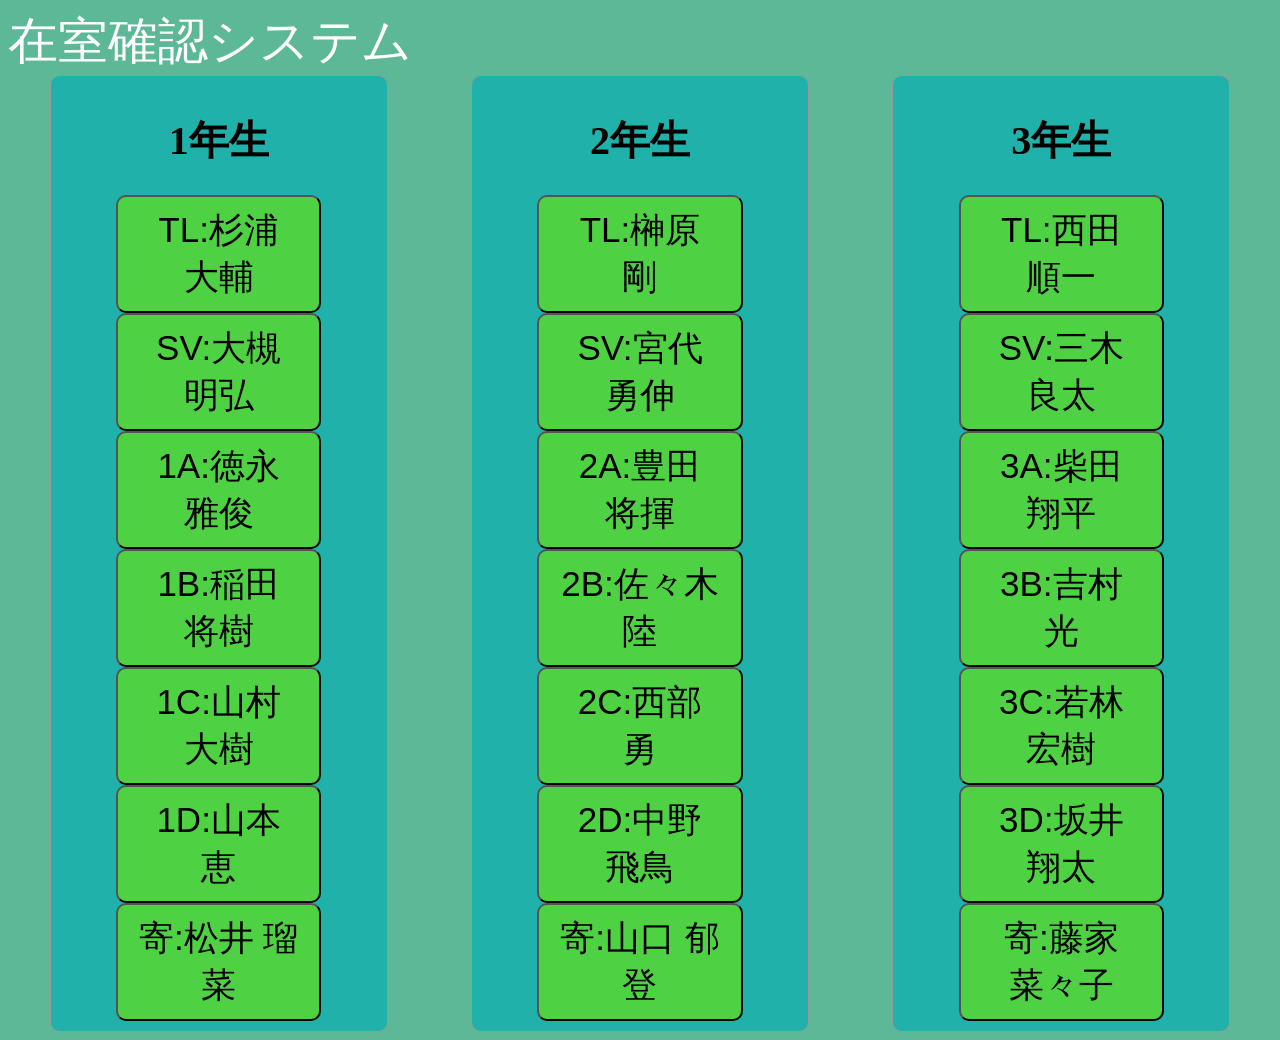
==== index.html @ 734ad1f6 "Rename index .html to index.html" ====
<!-- ここに HTML のコードを書きましょう。index.html というファイルの名前は変更しないでください -->
<!DOCTYPE html>
<html lang="ja">

<head>
  <meta charset="UTF-8">
  <meta name="viewport" content="width=device-width, initial-scale=1.0">
  <link rel="stylesheet" href="style.css">
  <title>在室確認システム</title>
</head>

<body>
  <span style="color:white">在室確認システム</span>

  <div class="grades">



    <div class="grade">
      <h1>1年生</h1>
        
        <div class="button-wrapper">
          
          <button type="button" class="base-button" onclick="changeColor(this)">TL:杉浦 大輔</button>
        </div>
        <div class="button-wrapper">
          
          <button type="button" class="base-button" onclick="changeColor(this)">SV:大槻 明弘</button>
        </div>
        <div class="button-wrapper">
          
          <button type="button" class="base-button" onclick="changeColor(this)">1A:徳永 雅俊</button>
        </div>
        <div class="button-wrapper">
          
          <button type="button" class="base-button" onclick="changeColor(this)">1B:稲田 将樹</button>
        </div>
        <div class="button-wrapper">
          
          <button type="button" class="base-button" onclick="changeColor(this)">1C:山村 大樹</button>
        </div>
        <div class="button-wrapper">
          
          <button type="button" class="base-button" onclick="changeColor(this)">1D:山本 恵</button>
        </div>
        <div class="button-wrapper">
          
          <button type="button" class="base-button" onclick="changeColor(this)">寄:松井 瑠菜</button>
        </div>

    
    </div>



    <div class="grade">
      <h1>2年生</h1>

       <div class="button-wrapper">
          
          <button type="button" class="base-button" onclick="changeColor(this)">TL:榊原 剛</button>
        </div>
         <div class="button-wrapper">
          
          <button type="button" class="base-button" onclick="changeColor(this)">SV:宮代 勇伸</button>
        </div>
         <div class="button-wrapper">
          
          <button type="button" class="base-button" onclick="changeColor(this)">2A:豊田 将揮</button>
        </div>
         <div class="button-wrapper">
          
          <button type="button" class="base-button" onclick="changeColor(this)">2B:佐々木 陸</button>
        </div>
         <div class="button-wrapper">
          
          <button type="button" class="base-button" onclick="changeColor(this)">2C:西部 勇</button>
        </div>
         <div class="button-wrapper">
          
          <button type="button" class="base-button" onclick="changeColor(this)">2D:中野 飛鳥</button>
        </div>
         <div class="button-wrapper">
          
          <button type="button" class="base-button" onclick="changeColor(this)">寄:山口 郁登</button>
        </div>




    </div>
    <div class="grade">
      <h1>3年生</h1>

      <div class="button-wrapper">
          
          <button type="button" class="base-button" onclick="changeColor(this)">TL:西田 順一</button>
        </div>
         <div class="button-wrapper">
          
          <button type="button" class="base-button" onclick="changeColor(this)">SV:三木 良太</button>
        </div>
         <div class="button-wrapper">
          
          <button type="button" class="base-button" onclick="changeColor(this)">3A:柴田 翔平</button>
        </div>
         <div class="button-wrapper">
          
          <button type="button" class="base-button" onclick="changeColor(this)">3B:吉村 光</button>
        </div>
         <div class="button-wrapper">
          
          <button type="button" class="base-button" onclick="changeColor(this)">3C:若林 宏樹</button>
        </div>
         <div class="button-wrapper">
          
          <button type="button" class="base-button" onclick="changeColor(this)">3D:坂井 翔太</button>
        </div>
         <div class="button-wrapper">
          
          <button type="button" class="base-button" onclick="changeColor(this)">寄:藤家 菜々子</button>
        </div>
    </div>
  
  </div>

  
    










  <script src="script.js"></script>
</body>


</html>
---- style.css ----
.grades{
    display: flex;
    justify-content: space-around;
    align-items: flex-start;
}




.grade{
    text-align: center;
    width: 25%;
    border: 1px solid #999;
    padding: 10px;
    font-size: 20px;
    background-color: lightseagreen ;
    border-radius: 10px;
    color: black;
}




.base-button{
    font-size: 35px;
    padding: 10px 20px;
    background-color: rgb(79, 209, 68);
    transition:  0.3s;
    border-radius: 10px;
    width: 65%;
}




.base-button.is-active{
    background-color: red ;
    border-radius: 10px;
}




body{
    background-color: rgb(93, 184, 152);
}




span{
    font-size: 50px;
}




/* .teacher{ 

    margin: 10px 0;
    font-size: 30px;
 } */
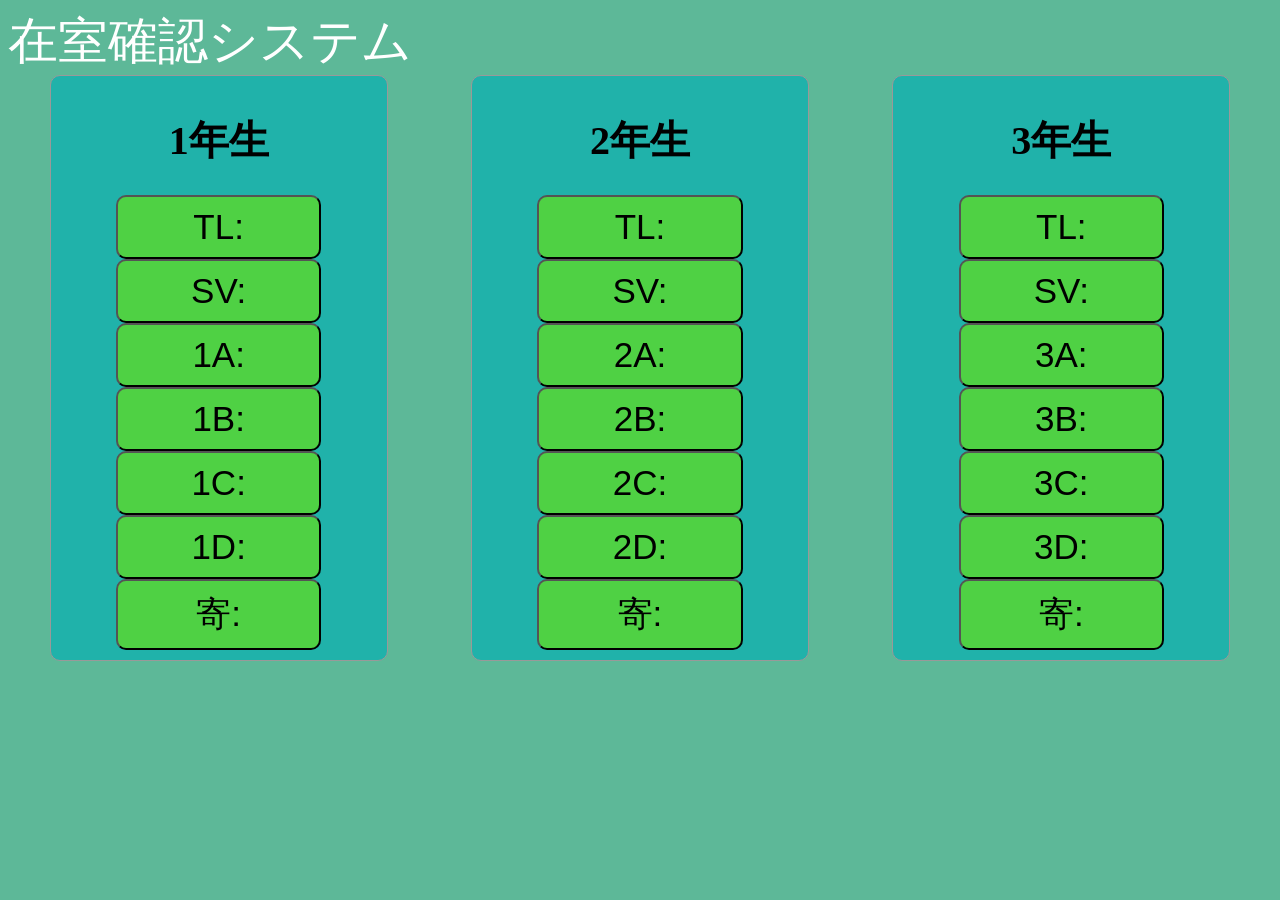
==== commit ce5c971d: "Update index.html" ====
--- a/index.html
+++ b/index.html
@@ -21,31 +21,31 @@
         
         <div class="button-wrapper">
           
-          <button type="button" class="base-button" onclick="changeColor(this)">TL:杉浦 大輔</button>
+          <button type="button" class="base-button" onclick="changeColor(this)">TL:</button>
         </div>
         <div class="button-wrapper">
           
-          <button type="button" class="base-button" onclick="changeColor(this)">SV:大槻 明弘</button>
+          <button type="button" class="base-button" onclick="changeColor(this)">SV:</button>
         </div>
         <div class="button-wrapper">
           
-          <button type="button" class="base-button" onclick="changeColor(this)">1A:徳永 雅俊</button>
+          <button type="button" class="base-button" onclick="changeColor(this)">1A:</button>
         </div>
         <div class="button-wrapper">
           
-          <button type="button" class="base-button" onclick="changeColor(this)">1B:稲田 将樹</button>
+          <button type="button" class="base-button" onclick="changeColor(this)">1B:</button>
         </div>
         <div class="button-wrapper">
           
-          <button type="button" class="base-button" onclick="changeColor(this)">1C:山村 大樹</button>
+          <button type="button" class="base-button" onclick="changeColor(this)">1C:</button>
         </div>
         <div class="button-wrapper">
           
-          <button type="button" class="base-button" onclick="changeColor(this)">1D:山本 恵</button>
+          <button type="button" class="base-button" onclick="changeColor(this)">1D:</button>
         </div>
         <div class="button-wrapper">
           
-          <button type="button" class="base-button" onclick="changeColor(this)">寄:松井 瑠菜</button>
+          <button type="button" class="base-button" onclick="changeColor(this)">寄:</button>
         </div>
 
     
@@ -58,31 +58,31 @@
 
        <div class="button-wrapper">
           
-          <button type="button" class="base-button" onclick="changeColor(this)">TL:榊原 剛</button>
+          <button type="button" class="base-button" onclick="changeColor(this)">TL:</button>
         </div>
          <div class="button-wrapper">
           
-          <button type="button" class="base-button" onclick="changeColor(this)">SV:宮代 勇伸</button>
+          <button type="button" class="base-button" onclick="changeColor(this)">SV:</button>
         </div>
          <div class="button-wrapper">
           
-          <button type="button" class="base-button" onclick="changeColor(this)">2A:豊田 将揮</button>
+          <button type="button" class="base-button" onclick="changeColor(this)">2A:</button>
         </div>
          <div class="button-wrapper">
           
-          <button type="button" class="base-button" onclick="changeColor(this)">2B:佐々木 陸</button>
+          <button type="button" class="base-button" onclick="changeColor(this)">2B:</button>
         </div>
          <div class="button-wrapper">
           
-          <button type="button" class="base-button" onclick="changeColor(this)">2C:西部 勇</button>
+          <button type="button" class="base-button" onclick="changeColor(this)">2C:</button>
         </div>
          <div class="button-wrapper">
           
-          <button type="button" class="base-button" onclick="changeColor(this)">2D:中野 飛鳥</button>
+          <button type="button" class="base-button" onclick="changeColor(this)">2D:</button>
         </div>
          <div class="button-wrapper">
           
-          <button type="button" class="base-button" onclick="changeColor(this)">寄:山口 郁登</button>
+          <button type="button" class="base-button" onclick="changeColor(this)">寄:</button>
         </div>
 
 
@@ -94,31 +94,31 @@
 
       <div class="button-wrapper">
           
-          <button type="button" class="base-button" onclick="changeColor(this)">TL:西田 順一</button>
+          <button type="button" class="base-button" onclick="changeColor(this)">TL:</button>
         </div>
          <div class="button-wrapper">
           
-          <button type="button" class="base-button" onclick="changeColor(this)">SV:三木 良太</button>
+          <button type="button" class="base-button" onclick="changeColor(this)">SV:</button>
         </div>
          <div class="button-wrapper">
           
-          <button type="button" class="base-button" onclick="changeColor(this)">3A:柴田 翔平</button>
+          <button type="button" class="base-button" onclick="changeColor(this)">3A:</button>
         </div>
          <div class="button-wrapper">
           
-          <button type="button" class="base-button" onclick="changeColor(this)">3B:吉村 光</button>
+          <button type="button" class="base-button" onclick="changeColor(this)">3B:</button>
         </div>
          <div class="button-wrapper">
           
-          <button type="button" class="base-button" onclick="changeColor(this)">3C:若林 宏樹</button>
+          <button type="button" class="base-button" onclick="changeColor(this)">3C:</button>
         </div>
          <div class="button-wrapper">
           
-          <button type="button" class="base-button" onclick="changeColor(this)">3D:坂井 翔太</button>
+          <button type="button" class="base-button" onclick="changeColor(this)">3D:</button>
         </div>
          <div class="button-wrapper">
           
-          <button type="button" class="base-button" onclick="changeColor(this)">寄:藤家 菜々子</button>
+          <button type="button" class="base-button" onclick="changeColor(this)">寄:</button>
         </div>
     </div>
   
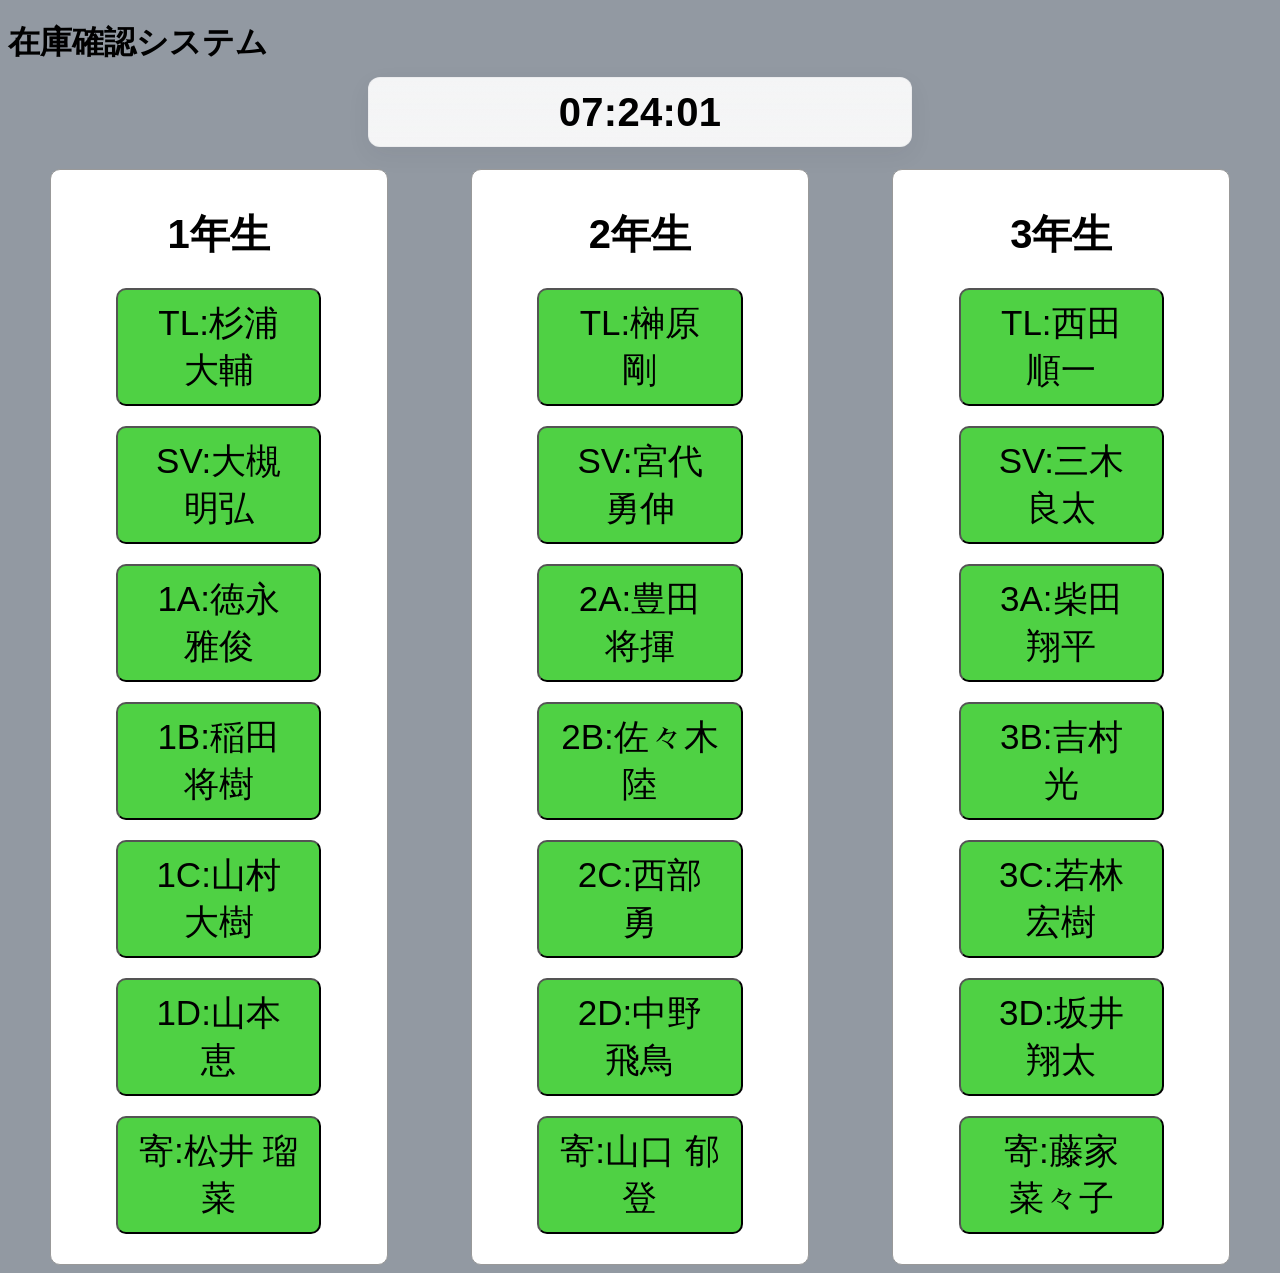
==== commit 85c86b34: "Update index.html" ====
--- a/index.html
+++ b/index.html
@@ -1,143 +1,177 @@
-<!-- ここに HTML のコードを書きましょう。index.html というファイルの名前は変更しないでください -->
 <!DOCTYPE html>
 <html lang="ja">
-
 <head>
-  <meta charset="UTF-8">
-  <meta name="viewport" content="width=device-width, initial-scale=1.0">
-  <link rel="stylesheet" href="style.css">
+  <meta charset="UTF-8" />
+  <meta name="viewport" content="width=device-width, initial-scale=1.0"/>
+  <link rel="stylesheet" href="style.css" />
   <title>在室確認システム</title>
 </head>
+<body>
+  <header>
+    <h1>在庫確認システム <div id="clock"  class="clock" aria-live="polite" aria-atomic="true"></div></h1>
+   
+  </header>
 
 <body>
-  <span style="color:white">在室確認システム</span>
+ 
+<div id="clock"></div>
+ 
+<script>
 
+  // 時計を更新する関数
+
+  function updateClock() {
+
+    const now = new Date();
+
+    const h = String(now.getHours()).padStart(2, '0');
+
+    const m = String(now.getMinutes()).padStart(2, '0');
+
+    const s = String(now.getSeconds()).padStart(2, '0');
+
+    document.getElementById('clock').textContent = `${h}:${m}:${s}`;
+
+  }
+ 
+  // 1秒ごとに更新
+
+  setInterval(updateClock, 1000);
+
+  updateClock(); // 初回即時表示
+</script>
+ 
+</body>
+</html>
+
+ 
+  <!-- <div id="clock" class="clock" aria-live="polite" aria-atomic="true"></div> -->
   <div class="grades">
-
-
-
+ 
+ 
+ 
     <div class="grade">
       <h1>1年生</h1>
-        
+       
         <div class="button-wrapper">
-          
-          <button type="button" class="base-button" onclick="changeColor(this)">TL:</button>
+         
+          <button type="button" class="base-button" onclick="changeColor(this)">TL:杉浦 大輔</button>
         </div>
         <div class="button-wrapper">
-          
-          <button type="button" class="base-button" onclick="changeColor(this)">SV:</button>
+         
+          <button type="button" class="base-button" onclick="changeColor(this)">SV:大槻 明弘</button>
         </div>
         <div class="button-wrapper">
-          
-          <button type="button" class="base-button" onclick="changeColor(this)">1A:</button>
+         
+          <button type="button" class="base-button" onclick="changeColor(this)">1A:徳永 雅俊</button>
         </div>
         <div class="button-wrapper">
-          
-          <button type="button" class="base-button" onclick="changeColor(this)">1B:</button>
+         
+          <button type="button" class="base-button" onclick="changeColor(this)">1B:稲田 将樹</button>
         </div>
         <div class="button-wrapper">
-          
-          <button type="button" class="base-button" onclick="changeColor(this)">1C:</button>
+         
+          <button type="button" class="base-button" onclick="changeColor(this)">1C:山村 大樹</button>
         </div>
         <div class="button-wrapper">
-          
-          <button type="button" class="base-button" onclick="changeColor(this)">1D:</button>
+         
+          <button type="button" class="base-button" onclick="changeColor(this)">1D:山本 恵</button>
         </div>
         <div class="button-wrapper">
-          
-          <button type="button" class="base-button" onclick="changeColor(this)">寄:</button>
+         
+          <button type="button" class="base-button" onclick="changeColor(this)">寄:松井 瑠菜</button>
         </div>
-
-    
+ 
+   
     </div>
-
-
-
+ 
+ 
+ 
     <div class="grade">
       <h1>2年生</h1>
-
+ 
        <div class="button-wrapper">
-          
-          <button type="button" class="base-button" onclick="changeColor(this)">TL:</button>
+         
+          <button type="button" class="base-button" onclick="changeColor(this)">TL:榊原 剛</button>
         </div>
          <div class="button-wrapper">
-          
-          <button type="button" class="base-button" onclick="changeColor(this)">SV:</button>
+         
+          <button type="button" class="base-button" onclick="changeColor(this)">SV:宮代 勇伸</button>
         </div>
          <div class="button-wrapper">
-          
-          <button type="button" class="base-button" onclick="changeColor(this)">2A:</button>
+         
+          <button type="button" class="base-button" onclick="changeColor(this)">2A:豊田 将揮</button>
         </div>
          <div class="button-wrapper">
-          
-          <button type="button" class="base-button" onclick="changeColor(this)">2B:</button>
+         
+          <button type="button" class="base-button" onclick="changeColor(this)">2B:佐々木 陸</button>
         </div>
          <div class="button-wrapper">
-          
-          <button type="button" class="base-button" onclick="changeColor(this)">2C:</button>
+         
+          <button type="button" class="base-button" onclick="changeColor(this)">2C:西部 勇</button>
         </div>
          <div class="button-wrapper">
-          
-          <button type="button" class="base-button" onclick="changeColor(this)">2D:</button>
+         
+          <button type="button" class="base-button" onclick="changeColor(this)">2D:中野 飛鳥</button>
         </div>
          <div class="button-wrapper">
-          
-          <button type="button" class="base-button" onclick="changeColor(this)">寄:</button>
+         
+          <button type="button" class="base-button" onclick="changeColor(this)">寄:山口 郁登</button>
         </div>
-
-
-
-
+ 
+ 
+ 
+ 
     </div>
     <div class="grade">
       <h1>3年生</h1>
-
+ 
       <div class="button-wrapper">
-          
-          <button type="button" class="base-button" onclick="changeColor(this)">TL:</button>
+         
+          <button type="button" class="base-button" onclick="changeColor(this)">TL:西田 順一</button>
         </div>
          <div class="button-wrapper">
-          
-          <button type="button" class="base-button" onclick="changeColor(this)">SV:</button>
+         
+          <button type="button" class="base-button" onclick="changeColor(this)">SV:三木 良太</button>
         </div>
          <div class="button-wrapper">
-          
-          <button type="button" class="base-button" onclick="changeColor(this)">3A:</button>
+         
+          <button type="button" class="base-button" onclick="changeColor(this)">3A:柴田 翔平</button>
         </div>
          <div class="button-wrapper">
-          
-          <button type="button" class="base-button" onclick="changeColor(this)">3B:</button>
+         
+          <button type="button" class="base-button" onclick="changeColor(this)">3B:吉村 光</button>
         </div>
          <div class="button-wrapper">
-          
-          <button type="button" class="base-button" onclick="changeColor(this)">3C:</button>
+         
+          <button type="button" class="base-button" onclick="changeColor(this)">3C:若林 宏樹</button>
         </div>
          <div class="button-wrapper">
-          
-          <button type="button" class="base-button" onclick="changeColor(this)">3D:</button>
+         
+          <button type="button" class="base-button" onclick="changeColor(this)">3D:坂井 翔太</button>
         </div>
          <div class="button-wrapper">
-          
-          <button type="button" class="base-button" onclick="changeColor(this)">寄:</button>
+         
+          <button type="button" class="base-button" onclick="changeColor(this)">寄:藤家 菜々子</button>
         </div>
     </div>
-  
+ 
   </div>
-
-  
-    
-
-
-
-
-
-
-
-
-
-
+ 
+ 
+   
+ 
+ 
+ 
+ 
+ 
+ 
+ 
+ 
+ 
+ 
   <script src="script.js"></script>
 </body>
-
-
+ 
+ 
 </html>
--- a/style.css
+++ b/style.css
@@ -3,60 +3,94 @@
     justify-content: space-around;
     align-items: flex-start;
 }
-
-
-
-
+ 
+ 
+ 
+ 
 .grade{
     text-align: center;
     width: 25%;
     border: 1px solid #999;
     padding: 10px;
     font-size: 20px;
-    background-color: lightseagreen ;
+    background-color: #ffffff ;
     border-radius: 10px;
     color: black;
 }
-
-
-
-
+ 
+ 
+ 
+ 
 .base-button{
     font-size: 35px;
+    font-family: "Noto Sans JP", "Hiragino Kaku Gothic ProN", Meiryo, sans-serif;
     padding: 10px 20px;
     background-color: rgb(79, 209, 68);
     transition:  0.3s;
     border-radius: 10px;
     width: 65%;
+    margin-bottom: 20px;
+
 }
+ 
+
+
+
+.base-button:hover{
+    
+transform: scale(1.1);
+ 
+}
+
+ 
+ 
+ 
+.base-button.is-active{
+    background-color: red ;
+    border-radius: 10px;
+}
+ 
+ 
+ 
+ 
+body{
+    background-color: #9299a2;
+    font-family: "Noto Sans JP", "Hiragino Kaku Gothic ProN", Meiryo, sans-serif;
+ 
+span{
+    font-size: 50px;
+}}
 
 
 
 
-.base-button.is-active{
-    background-color: red ;
-    border-radius: 10px;
-}
+/* #clock{
+    font-size: 20px;
+} */
 
 
 
 
-body{
-    background-color: rgb(93, 184, 152);
-}
-
-
-
-
-span{
-    font-size: 50px;
-}
-
-
-
-
-/* .teacher{ 
-
+ .clock {
+  display: block;
+  margin: 12px auto 20px;
+  padding: 12px 18px;
+  min-width: 150px;
+  max-width: 40%;
+  text-align: center;
+  background: linear-gradient(180deg, rgba(255,255,255,0.9), rgba(250,250,250,0.95));
+  color: var(--text-main);
+  border-radius: 12px;
+  box-shadow: 0 8px 24px rgba(31,40,55,0.06);
+  font-weight: 700;
+  font-size: 40px;
+  line-height: 1.1;
+  letter-spacing: 0.3px;
+  border: 1px solid rgba(34,40,49,0.04);
+} 
+/* .teacher{
+ 
     margin: 10px 0;
     font-size: 30px;
- } */+ } 
+ 
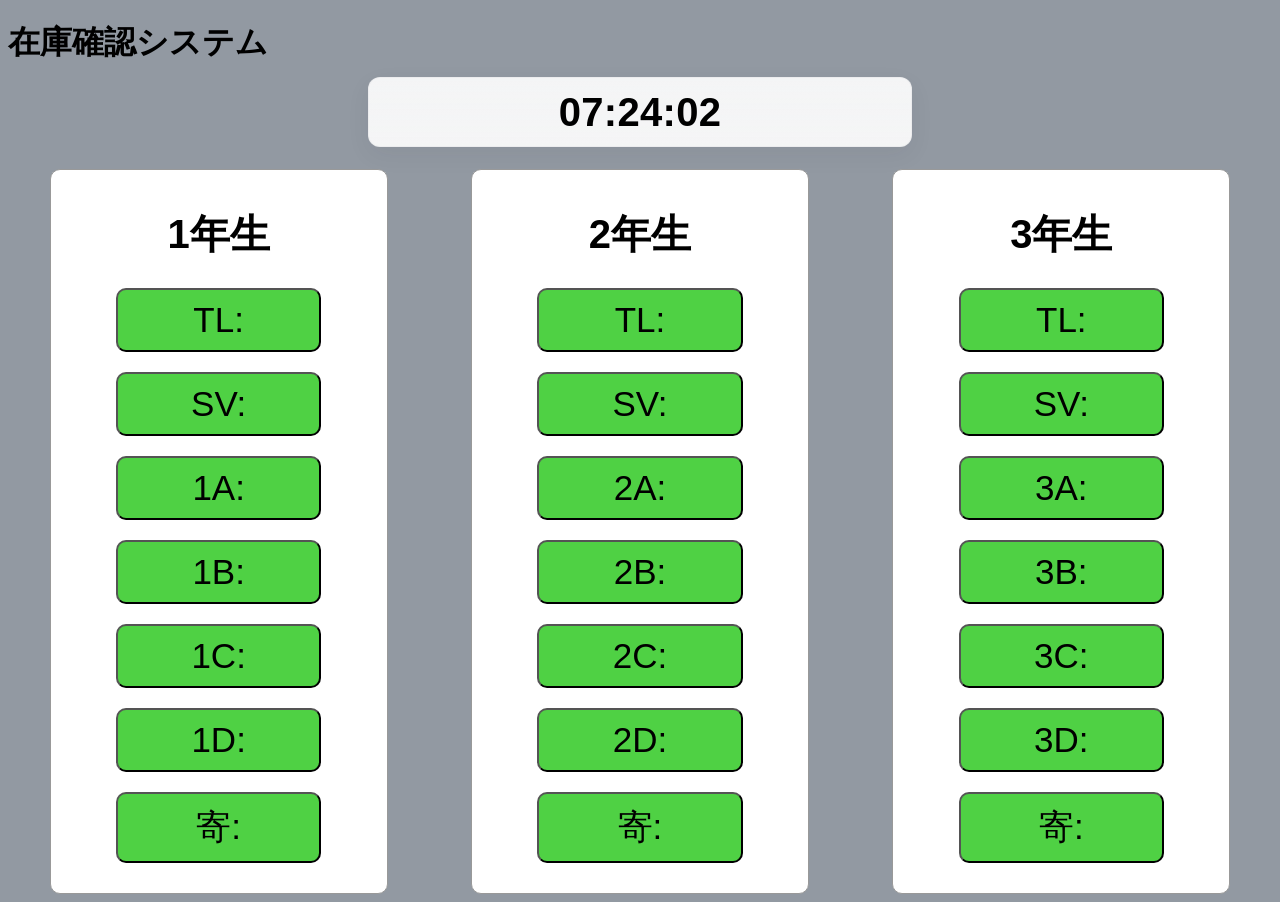
==== commit d8b734c8: "Update index.html" ====
--- a/index.html
+++ b/index.html
@@ -55,31 +55,31 @@
        
         <div class="button-wrapper">
          
-          <button type="button" class="base-button" onclick="changeColor(this)">TL:杉浦 大輔</button>
+          <button type="button" class="base-button" onclick="changeColor(this)">TL:</button>
         </div>
         <div class="button-wrapper">
          
-          <button type="button" class="base-button" onclick="changeColor(this)">SV:大槻 明弘</button>
+          <button type="button" class="base-button" onclick="changeColor(this)">SV:</button>
         </div>
         <div class="button-wrapper">
          
-          <button type="button" class="base-button" onclick="changeColor(this)">1A:徳永 雅俊</button>
+          <button type="button" class="base-button" onclick="changeColor(this)">1A:</button>
         </div>
         <div class="button-wrapper">
          
-          <button type="button" class="base-button" onclick="changeColor(this)">1B:稲田 将樹</button>
+          <button type="button" class="base-button" onclick="changeColor(this)">1B:</button>
         </div>
         <div class="button-wrapper">
          
-          <button type="button" class="base-button" onclick="changeColor(this)">1C:山村 大樹</button>
+          <button type="button" class="base-button" onclick="changeColor(this)">1C:</button>
         </div>
         <div class="button-wrapper">
          
-          <button type="button" class="base-button" onclick="changeColor(this)">1D:山本 恵</button>
+          <button type="button" class="base-button" onclick="changeColor(this)">1D:</button>
         </div>
         <div class="button-wrapper">
          
-          <button type="button" class="base-button" onclick="changeColor(this)">寄:松井 瑠菜</button>
+          <button type="button" class="base-button" onclick="changeColor(this)">寄:</button>
         </div>
  
    
@@ -92,31 +92,31 @@
  
        <div class="button-wrapper">
          
-          <button type="button" class="base-button" onclick="changeColor(this)">TL:榊原 剛</button>
+          <button type="button" class="base-button" onclick="changeColor(this)">TL:</button>
         </div>
          <div class="button-wrapper">
          
-          <button type="button" class="base-button" onclick="changeColor(this)">SV:宮代 勇伸</button>
+          <button type="button" class="base-button" onclick="changeColor(this)">SV:</button>
         </div>
          <div class="button-wrapper">
          
-          <button type="button" class="base-button" onclick="changeColor(this)">2A:豊田 将揮</button>
+          <button type="button" class="base-button" onclick="changeColor(this)">2A:</button>
         </div>
          <div class="button-wrapper">
          
-          <button type="button" class="base-button" onclick="changeColor(this)">2B:佐々木 陸</button>
+          <button type="button" class="base-button" onclick="changeColor(this)">2B:</button>
         </div>
          <div class="button-wrapper">
          
-          <button type="button" class="base-button" onclick="changeColor(this)">2C:西部 勇</button>
+          <button type="button" class="base-button" onclick="changeColor(this)">2C:</button>
         </div>
          <div class="button-wrapper">
          
-          <button type="button" class="base-button" onclick="changeColor(this)">2D:中野 飛鳥</button>
+          <button type="button" class="base-button" onclick="changeColor(this)">2D:</button>
         </div>
          <div class="button-wrapper">
          
-          <button type="button" class="base-button" onclick="changeColor(this)">寄:山口 郁登</button>
+          <button type="button" class="base-button" onclick="changeColor(this)">寄:</button>
         </div>
  
  
@@ -128,31 +128,31 @@
  
       <div class="button-wrapper">
          
-          <button type="button" class="base-button" onclick="changeColor(this)">TL:西田 順一</button>
+          <button type="button" class="base-button" onclick="changeColor(this)">TL:</button>
         </div>
          <div class="button-wrapper">
          
-          <button type="button" class="base-button" onclick="changeColor(this)">SV:三木 良太</button>
+          <button type="button" class="base-button" onclick="changeColor(this)">SV:</button>
         </div>
          <div class="button-wrapper">
          
-          <button type="button" class="base-button" onclick="changeColor(this)">3A:柴田 翔平</button>
+          <button type="button" class="base-button" onclick="changeColor(this)">3A:</button>
         </div>
          <div class="button-wrapper">
          
-          <button type="button" class="base-button" onclick="changeColor(this)">3B:吉村 光</button>
+          <button type="button" class="base-button" onclick="changeColor(this)">3B:</button>
         </div>
          <div class="button-wrapper">
          
-          <button type="button" class="base-button" onclick="changeColor(this)">3C:若林 宏樹</button>
+          <button type="button" class="base-button" onclick="changeColor(this)">3C:</button>
         </div>
          <div class="button-wrapper">
          
-          <button type="button" class="base-button" onclick="changeColor(this)">3D:坂井 翔太</button>
+          <button type="button" class="base-button" onclick="changeColor(this)">3D:</button>
         </div>
          <div class="button-wrapper">
          
-          <button type="button" class="base-button" onclick="changeColor(this)">寄:藤家 菜々子</button>
+          <button type="button" class="base-button" onclick="changeColor(this)">寄:</button>
         </div>
     </div>
  
